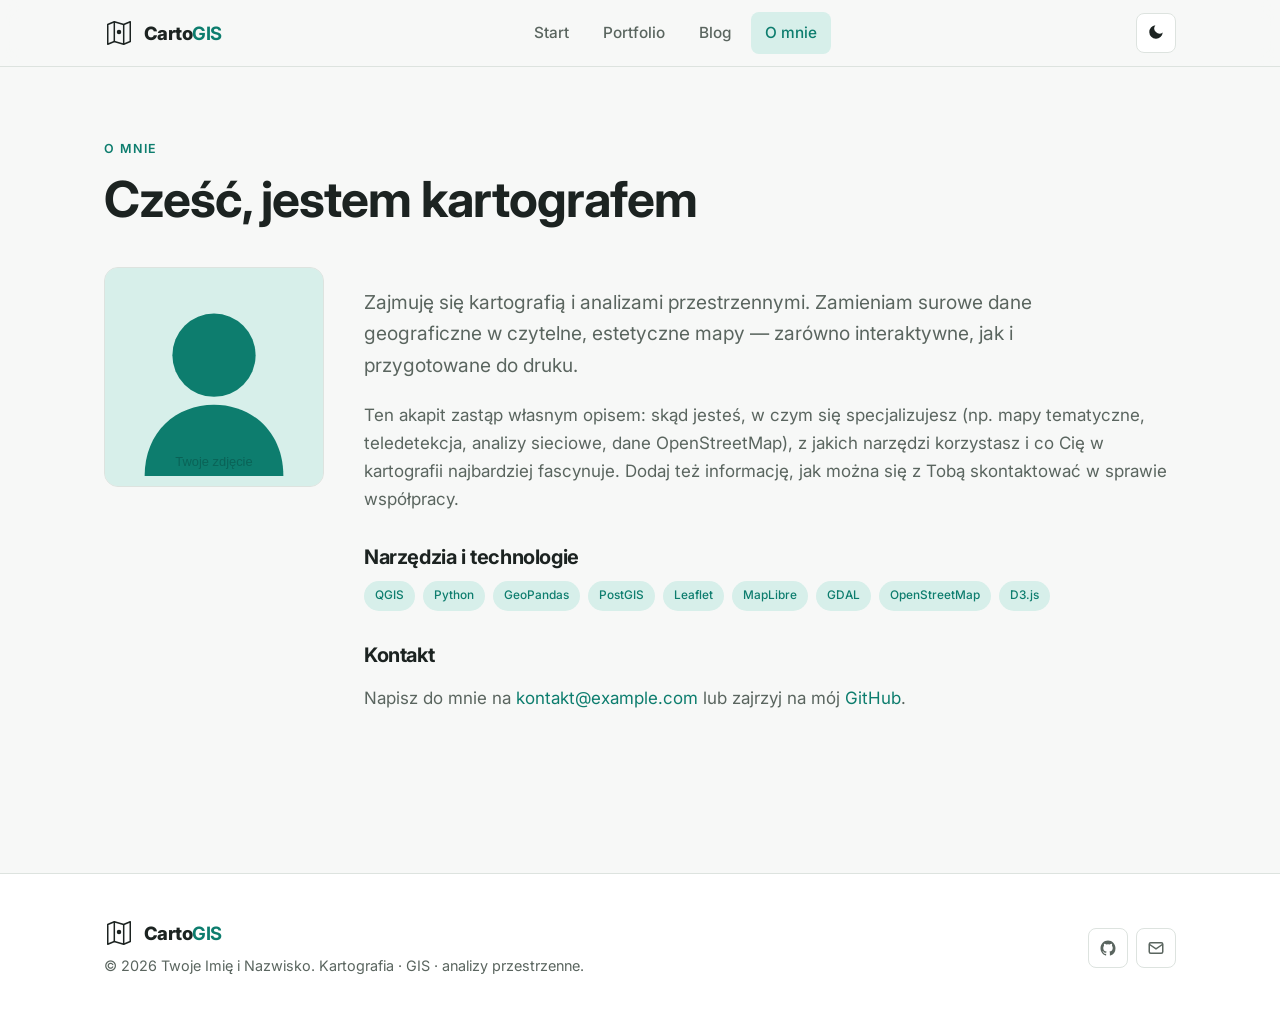
==== about.html @ e5070f63 "Pierwsza wersja strony" ====
<!DOCTYPE html>
<html lang="pl">
<head>
  <meta charset="UTF-8">
  <meta name="viewport" content="width=device-width, initial-scale=1.0">
  <title>O mnie — CartoGIS</title>
  <meta name="description" content="Kim jestem i czym się zajmuję — kartografia, GIS, analizy przestrzenne.">
  <link rel="icon" href="assets/img/favicon.png" type="image/png">
  <link rel="preconnect" href="https://fonts.googleapis.com">
  <link rel="preconnect" href="https://fonts.gstatic.com" crossorigin>
  <link href="https://fonts.googleapis.com/css2?family=Inter:wght@400;500;600;700;800&family=JetBrains+Mono:wght@400;500&display=swap" rel="stylesheet">
  <link rel="stylesheet" href="assets/css/style.css">
</head>
<body data-page="about.html">
  <header id="site-header"></header>

  <section class="section">
    <div class="container">
      <p class="eyebrow">O mnie</p>
      <h1>Cześć, jestem kartografem</h1>
      <div class="about-grid" style="margin-top:2.4rem">
        <img class="about-photo" src="assets/img/placeholder-avatar.svg" alt="Zdjęcie profilowe">
        <div>
          <p class="lead" style="margin-bottom:1.2rem">
            Zajmuję się kartografią i analizami przestrzennymi. Zamieniam surowe dane geograficzne
            w czytelne, estetyczne mapy — zarówno interaktywne, jak i przygotowane do druku.
          </p>
          <p class="muted">
            Ten akapit zastąp własnym opisem: skąd jesteś, w czym się specjalizujesz (np. mapy tematyczne,
            teledetekcja, analizy sieciowe, dane OpenStreetMap), z jakich narzędzi korzystasz i co Cię
            w kartografii najbardziej fascynuje. Dodaj też informację, jak można się z Tobą skontaktować
            w sprawie współpracy.
          </p>

          <h3 style="margin-top:2rem">Narzędzia i technologie</h3>
          <div class="skills">
            <span class="tag tag--accent">QGIS</span>
            <span class="tag tag--accent">Python</span>
            <span class="tag tag--accent">GeoPandas</span>
            <span class="tag tag--accent">PostGIS</span>
            <span class="tag tag--accent">Leaflet</span>
            <span class="tag tag--accent">MapLibre</span>
            <span class="tag tag--accent">GDAL</span>
            <span class="tag tag--accent">OpenStreetMap</span>
            <span class="tag tag--accent">D3.js</span>
          </div>

          <h3 style="margin-top:2rem">Kontakt</h3>
          <p class="muted">
            Napisz do mnie na <a href="mailto:kontakt@example.com">kontakt@example.com</a>
            lub zajrzyj na mój <a href="https://github.com/vrona32" target="_blank" rel="noopener">GitHub</a>.
          </p>
        </div>
      </div>
    </div>
  </section>

  <footer id="site-footer"></footer>

  <script src="assets/js/main.js"></script>
</body>
</html>
---- assets/css/style.css ----
/* ===========================================================
   CartoGIS — arkusz stylów portfolio/bloga kartograficznego
   Motyw jasny/ciemny sterowany zmiennymi CSS + klasą na <html>.
   =========================================================== */

:root {
  /* Paleta — jasny motyw */
  --bg:            #f7f8f7;
  --bg-elevated:   #ffffff;
  --bg-muted:      #eef1ef;
  --text:          #1c2321;
  --text-muted:    #5a655f;
  --border:        #dde3df;
  --accent:        #0d7d6e;   /* teal — nawiązanie do map/hydrografii */
  --accent-hover:  #0a6357;
  --accent-soft:   #d7efea;
  --terrain:       #b7791f;   /* akcent „terenowy" (poziomice) */
  --shadow:        0 1px 3px rgba(20, 40, 35, .08), 0 8px 24px rgba(20, 40, 35, .06);
  --radius:        14px;
  --radius-sm:     8px;
  --maxw:          1120px;
  --font-sans:     "Inter", system-ui, -apple-system, "Segoe UI", Roboto, Helvetica, Arial, sans-serif;
  --font-mono:     "JetBrains Mono", ui-monospace, "SF Mono", Menlo, Consolas, monospace;
}

html.dark {
  --bg:            #10161b;
  --bg-elevated:   #182129;
  --bg-muted:      #1e2830;
  --text:          #e6ecea;
  --text-muted:    #97a5a0;
  --border:        #2a3640;
  --accent:        #2dd4bf;
  --accent-hover:  #5eead4;
  --accent-soft:   #10312d;
  --terrain:       #e0a94a;
  --shadow:        0 1px 3px rgba(0, 0, 0, .4), 0 12px 32px rgba(0, 0, 0, .35);
}

* { box-sizing: border-box; }

html { scroll-behavior: smooth; }

body {
  margin: 0;
  background: var(--bg);
  color: var(--text);
  font-family: var(--font-sans);
  font-size: 17px;
  line-height: 1.65;
  -webkit-font-smoothing: antialiased;
  text-rendering: optimizeLegibility;
  transition: background .25s ease, color .25s ease;
}

img { max-width: 100%; display: block; }

a { color: var(--accent); text-decoration: none; }
a:hover { color: var(--accent-hover); }

h1, h2, h3, h4 { line-height: 1.2; font-weight: 700; letter-spacing: -.02em; }
h1 { font-size: clamp(2rem, 5vw, 3.1rem); margin: 0 0 .4em; }
h2 { font-size: clamp(1.5rem, 3vw, 2.1rem); margin: 0 0 .6em; }
h3 { font-size: 1.25rem; margin: 0 0 .4em; }

.container { max-width: var(--maxw); margin: 0 auto; padding: 0 24px; }
.section   { padding: 72px 0; }
.section--tight { padding: 48px 0; }

.eyebrow {
  text-transform: uppercase;
  letter-spacing: .12em;
  font-size: .78rem;
  font-weight: 600;
  color: var(--accent);
  margin: 0 0 .8em;
}

.muted { color: var(--text-muted); }
.lead  { font-size: 1.2rem; color: var(--text-muted); max-width: 62ch; }

/* ---------- Nagłówek / nawigacja ---------- */
.site-header {
  position: sticky; top: 0; z-index: 50;
  backdrop-filter: saturate(180%) blur(12px);
  background: color-mix(in srgb, var(--bg) 82%, transparent);
  border-bottom: 1px solid var(--border);
}
.nav {
  display: flex; align-items: center; justify-content: space-between;
  height: 66px;
}
.brand {
  display: flex; align-items: center; gap: 10px;
  font-weight: 800; font-size: 1.15rem; color: var(--text); letter-spacing: -.03em;
}
.brand:hover { color: var(--text); }
.brand svg { width: 30px; height: 30px; flex: none; }
.brand b { color: var(--accent); }

.nav-links { display: flex; align-items: center; gap: 6px; }
.nav-links a {
  color: var(--text-muted); font-weight: 500; font-size: .96rem;
  padding: 8px 14px; border-radius: var(--radius-sm);
}
.nav-links a:hover { color: var(--text); background: var(--bg-muted); }
.nav-links a.active { color: var(--accent); background: var(--accent-soft); }

.theme-toggle {
  display: inline-grid; place-items: center;
  width: 40px; height: 40px; margin-left: 6px;
  border: 1px solid var(--border); border-radius: var(--radius-sm);
  background: var(--bg-elevated); color: var(--text); cursor: pointer;
  transition: background .2s, border-color .2s;
}
.theme-toggle:hover { border-color: var(--accent); }
.theme-toggle svg { width: 18px; height: 18px; }
html:not(.dark) .theme-toggle .icon-sun  { display: none; }
html.dark        .theme-toggle .icon-moon { display: none; }

.nav-burger { display: none; }

/* ---------- Hero ---------- */
.hero {
  position: relative; overflow: hidden;
  padding: 96px 0 84px;
  border-bottom: 1px solid var(--border);
}
.hero::before {
  content: ""; position: absolute; inset: 0; z-index: 0;
  background-image:
    linear-gradient(var(--border) 1px, transparent 1px),
    linear-gradient(90deg, var(--border) 1px, transparent 1px);
  background-size: 42px 42px;
  -webkit-mask-image: radial-gradient(ellipse 70% 80% at 70% 20%, #000 20%, transparent 75%);
          mask-image: radial-gradient(ellipse 70% 80% at 70% 20%, #000 20%, transparent 75%);
  opacity: .5;
}
.hero .container { position: relative; z-index: 1; }
.hero .lead { margin-top: 1rem; font-size: 1.3rem; }
.hero-cta { margin-top: 2rem; display: flex; gap: 14px; flex-wrap: wrap; }

/* ---------- Przyciski ---------- */
.btn {
  display: inline-flex; align-items: center; gap: 8px;
  padding: 12px 22px; border-radius: var(--radius-sm);
  font-weight: 600; font-size: .98rem; cursor: pointer;
  border: 1px solid transparent; transition: transform .12s, background .2s, border-color .2s;
}
.btn:active { transform: translateY(1px); }
.btn--primary { background: var(--accent); color: #fff; }
.btn--primary:hover { background: var(--accent-hover); color: #fff; }
.btn--ghost { background: transparent; color: var(--text); border-color: var(--border); }
.btn--ghost:hover { border-color: var(--accent); color: var(--accent); }

/* ---------- Siatka kart ---------- */
.grid {
  display: grid; gap: 26px;
  grid-template-columns: repeat(auto-fill, minmax(320px, 1fr));
}
.grid--2 { grid-template-columns: repeat(auto-fill, minmax(340px, 1fr)); }

.card {
  background: var(--bg-elevated);
  border: 1px solid var(--border);
  border-radius: var(--radius);
  overflow: hidden;
  display: flex; flex-direction: column;
  transition: transform .18s ease, box-shadow .18s ease, border-color .18s ease;
}
.card:hover { transform: translateY(-4px); box-shadow: var(--shadow); border-color: color-mix(in srgb, var(--accent) 40%, var(--border)); }
.card__media { aspect-ratio: 16 / 10; background: var(--bg-muted); overflow: hidden; position: relative; }
.card__media img { width: 100%; height: 100%; object-fit: cover; transition: transform .4s ease; }
.card:hover .card__media img { transform: scale(1.05); }
.card__badge {
  position: absolute; top: 12px; left: 12px;
  background: color-mix(in srgb, var(--bg-elevated) 88%, transparent);
  backdrop-filter: blur(6px);
  color: var(--text); font-size: .72rem; font-weight: 600;
  padding: 5px 10px; border-radius: 999px; border: 1px solid var(--border);
}
.card__body { padding: 20px 22px 24px; display: flex; flex-direction: column; flex: 1; }
.card__title { font-size: 1.2rem; margin: 0 0 .35em; }
.card__title a { color: var(--text); }
.card__title a:hover { color: var(--accent); }
.card__desc { color: var(--text-muted); font-size: .96rem; margin: 0 0 1em; flex: 1; }
.card__meta { display: flex; align-items: center; gap: 10px; font-size: .82rem; color: var(--text-muted); }

.tags { display: flex; flex-wrap: wrap; gap: 7px; margin-top: 4px; }
.tag {
  font-size: .74rem; font-weight: 500;
  padding: 4px 10px; border-radius: 999px;
  background: var(--bg-muted); color: var(--text-muted);
  border: 1px solid var(--border);
}
.tag--accent { background: var(--accent-soft); color: var(--accent); border-color: transparent; }

/* ---------- Filtry ---------- */
.filters { display: flex; flex-wrap: wrap; gap: 8px; margin: 8px 0 32px; }
.filter-btn {
  padding: 7px 16px; border-radius: 999px; cursor: pointer;
  border: 1px solid var(--border); background: var(--bg-elevated);
  color: var(--text-muted); font-weight: 500; font-size: .9rem;
  transition: all .18s;
}
.filter-btn:hover { color: var(--text); border-color: var(--accent); }
.filter-btn.active { background: var(--accent); color: #fff; border-color: var(--accent); }

/* ---------- Artykuł / treść wpisu i projektu ---------- */
.article { max-width: 760px; margin: 0 auto; }
.article-header { padding: 56px 0 8px; }
.article-header .container { max-width: 820px; }
.article-body { font-size: 1.08rem; }
.article-body > * { max-width: 760px; margin-left: auto; margin-right: auto; }
.article-body p { margin: 0 0 1.3em; }
.article-body h2 { margin-top: 2em; }
.article-body h3 { margin-top: 1.6em; }
.article-body img,
.article-body .map,
.article-body figure { max-width: 900px; }
.article-body figure { margin: 2em auto; }
.article-body figcaption { font-size: .88rem; color: var(--text-muted); text-align: center; margin-top: .7em; }
.article-body blockquote {
  border-left: 3px solid var(--accent); margin: 1.6em auto; padding: .2em 1.2em;
  color: var(--text-muted); font-style: italic;
}
.article-body code {
  font-family: var(--font-mono); font-size: .88em;
  background: var(--bg-muted); padding: .15em .4em; border-radius: 5px;
}
.article-body pre {
  background: var(--bg-muted); border: 1px solid var(--border);
  border-radius: var(--radius-sm); padding: 18px; overflow-x: auto; font-size: .9rem;
}
.article-body pre code { background: none; padding: 0; }

.post-meta { display: flex; gap: 14px; align-items: center; color: var(--text-muted); font-size: .92rem; margin: 1em 0; }
.post-meta time { font-variant-numeric: tabular-nums; }

.back-link { display: inline-flex; align-items: center; gap: 6px; font-size: .92rem; font-weight: 500; margin-bottom: 8px; }

/* ---------- Mapa (Leaflet) ---------- */
.map {
  height: 460px; width: 100%;
  border: 1px solid var(--border); border-radius: var(--radius);
  overflow: hidden; margin: 2em auto; background: var(--bg-muted);
}
.leaflet-container { font-family: var(--font-sans); background: var(--bg-muted); }

/* ---------- Sekcja „O mnie" ---------- */
.about-grid { display: grid; grid-template-columns: 220px 1fr; gap: 40px; align-items: start; }
.about-photo {
  width: 220px; height: 220px; border-radius: var(--radius); object-fit: cover;
  border: 1px solid var(--border); background: var(--bg-muted);
}
.skills { display: flex; flex-wrap: wrap; gap: 8px; margin-top: 12px; }

/* ---------- Stopka ---------- */
.site-footer {
  border-top: 1px solid var(--border);
  background: var(--bg-elevated);
  padding: 44px 0;
  margin-top: 72px;
}
.footer-inner { display: flex; justify-content: space-between; gap: 24px; flex-wrap: wrap; align-items: center; }
.footer-social { display: flex; gap: 8px; }
.footer-social a {
  display: inline-grid; place-items: center; width: 40px; height: 40px;
  border: 1px solid var(--border); border-radius: var(--radius-sm); color: var(--text-muted);
  transition: all .18s;
}
.footer-social a:hover { color: var(--accent); border-color: var(--accent); }
.footer-social svg { width: 18px; height: 18px; }

/* ---------- Stan pusty ---------- */
.empty { text-align: center; padding: 60px 20px; color: var(--text-muted); }

/* ---------- Responsywność ---------- */
@media (max-width: 720px) {
  body { font-size: 16px; }
  .nav-links {
    position: fixed; inset: 66px 0 auto 0;
    flex-direction: column; align-items: stretch; gap: 2px;
    background: var(--bg-elevated); border-bottom: 1px solid var(--border);
    padding: 12px 16px 20px; transform: translateY(-120%);
    transition: transform .25s ease; box-shadow: var(--shadow);
  }
  .nav-links.open { transform: translateY(0); }
  .nav-links a { padding: 12px 14px; }
  .theme-toggle { position: absolute; right: 64px; top: 13px; margin: 0; }
  .nav-burger {
    display: inline-grid; place-items: center; width: 40px; height: 40px;
    border: 1px solid var(--border); border-radius: var(--radius-sm);
    background: var(--bg-elevated); color: var(--text); cursor: pointer;
  }
  .nav-burger svg { width: 20px; height: 20px; }
  .about-grid { grid-template-columns: 1fr; }
  .about-photo { width: 160px; height: 160px; }
  .section { padding: 52px 0; }
  .hero { padding: 64px 0 56px; }
}

@media (prefers-reduced-motion: reduce) {
  * { transition: none !important; animation: none !important; scroll-behavior: auto; }
}
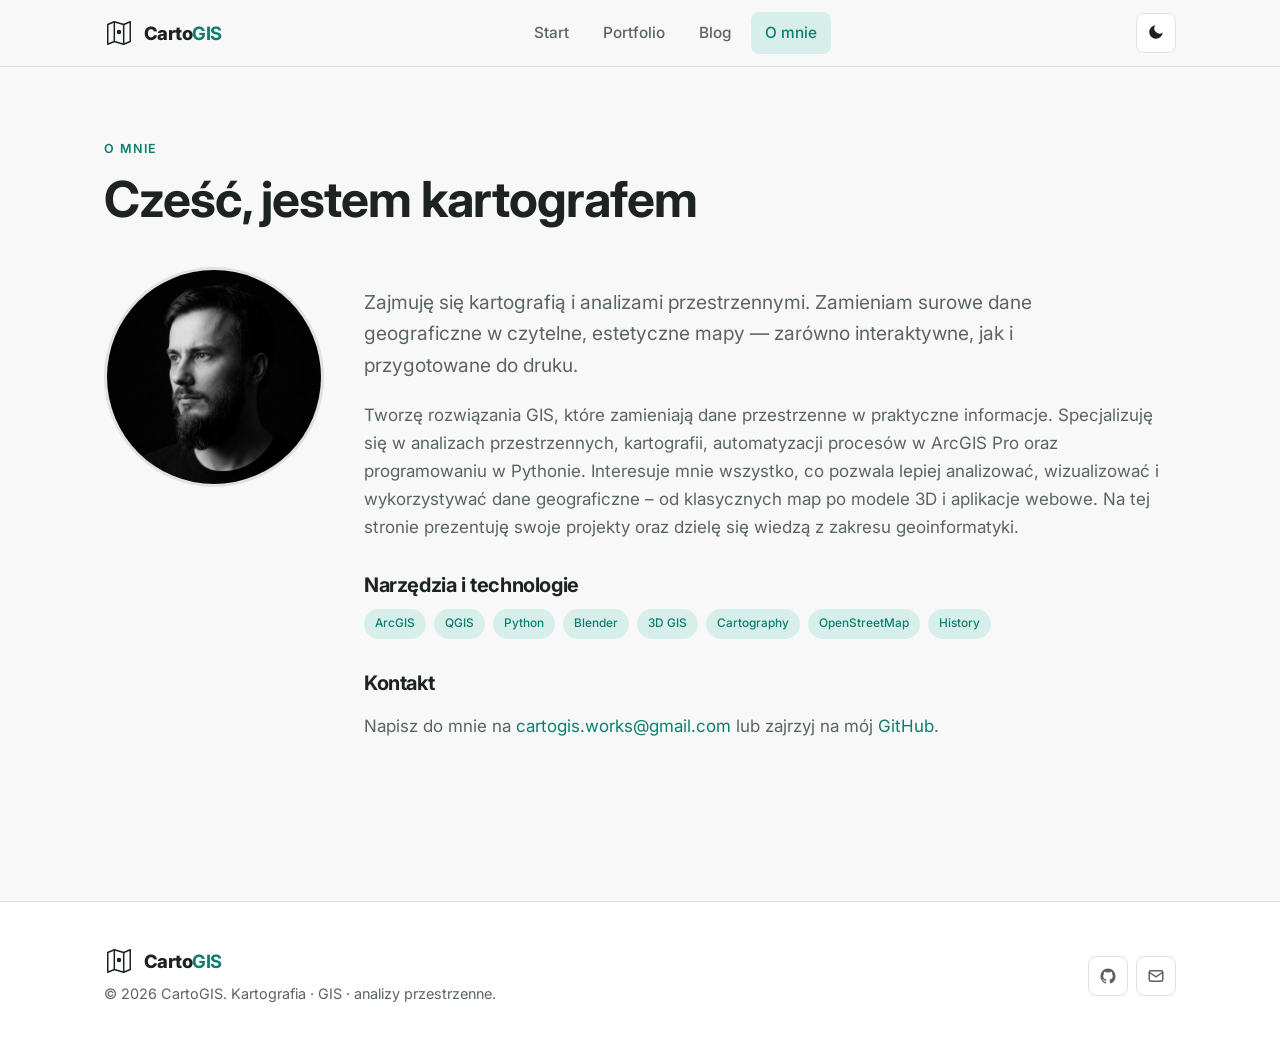
==== commit c93fc03c: "Przyjazne komunikaty dla pustych sekcji + avatar" ====
--- a/about.html
+++ b/about.html
@@ -19,35 +19,31 @@
       <p class="eyebrow">O mnie</p>
       <h1>Cześć, jestem kartografem</h1>
       <div class="about-grid" style="margin-top:2.4rem">
-        <img class="about-photo" src="assets/img/placeholder-avatar.svg" alt="Zdjęcie profilowe">
+        <img class="about-photo" src="assets/img/avatar.png" alt="Zdjęcie profilowe">
         <div>
           <p class="lead" style="margin-bottom:1.2rem">
             Zajmuję się kartografią i analizami przestrzennymi. Zamieniam surowe dane geograficzne
             w czytelne, estetyczne mapy — zarówno interaktywne, jak i przygotowane do druku.
           </p>
           <p class="muted">
-            Ten akapit zastąp własnym opisem: skąd jesteś, w czym się specjalizujesz (np. mapy tematyczne,
-            teledetekcja, analizy sieciowe, dane OpenStreetMap), z jakich narzędzi korzystasz i co Cię
-            w kartografii najbardziej fascynuje. Dodaj też informację, jak można się z Tobą skontaktować
-            w sprawie współpracy.
+            Tworzę rozwiązania GIS, które zamieniają dane przestrzenne w praktyczne informacje. Specjalizuję się w analizach przestrzennych, kartografii, automatyzacji procesów w ArcGIS Pro oraz programowaniu w Pythonie. Interesuje mnie wszystko, co pozwala lepiej analizować, wizualizować i wykorzystywać dane geograficzne – od klasycznych map po modele 3D i aplikacje webowe. Na tej stronie prezentuję swoje projekty oraz dzielę się wiedzą z zakresu geoinformatyki.
           </p>
 
           <h3 style="margin-top:2rem">Narzędzia i technologie</h3>
           <div class="skills">
+            <span class="tag tag--accent">ArcGIS</span>
             <span class="tag tag--accent">QGIS</span>
             <span class="tag tag--accent">Python</span>
-            <span class="tag tag--accent">GeoPandas</span>
-            <span class="tag tag--accent">PostGIS</span>
-            <span class="tag tag--accent">Leaflet</span>
-            <span class="tag tag--accent">MapLibre</span>
-            <span class="tag tag--accent">GDAL</span>
+            <span class="tag tag--accent">Blender</span>
+            <span class="tag tag--accent">3D GIS</span>
+            <span class="tag tag--accent">Cartography</span>
             <span class="tag tag--accent">OpenStreetMap</span>
-            <span class="tag tag--accent">D3.js</span>
+            <span class="tag tag--accent">History</span>
           </div>
 
           <h3 style="margin-top:2rem">Kontakt</h3>
           <p class="muted">
-            Napisz do mnie na <a href="mailto:kontakt@example.com">kontakt@example.com</a>
+            Napisz do mnie na <a href="mailto:cartogis.works@gmail.com">cartogis.works@gmail.com</a>
             lub zajrzyj na mój <a href="https://github.com/vrona32" target="_blank" rel="noopener">GitHub</a>.
           </p>
         </div>
--- a/assets/css/style.css
+++ b/assets/css/style.css
@@ -250,8 +250,8 @@
 /* ---------- Sekcja „O mnie" ---------- */
 .about-grid { display: grid; grid-template-columns: 220px 1fr; gap: 40px; align-items: start; }
 .about-photo {
-  width: 220px; height: 220px; border-radius: var(--radius); object-fit: cover;
-  border: 1px solid var(--border); background: var(--bg-muted);
+  width: 220px; height: 220px; border-radius: 50%; object-fit: cover;
+  border: 3px solid var(--border); background: var(--bg-muted);
 }
 .skills { display: flex; flex-wrap: wrap; gap: 8px; margin-top: 12px; }
 
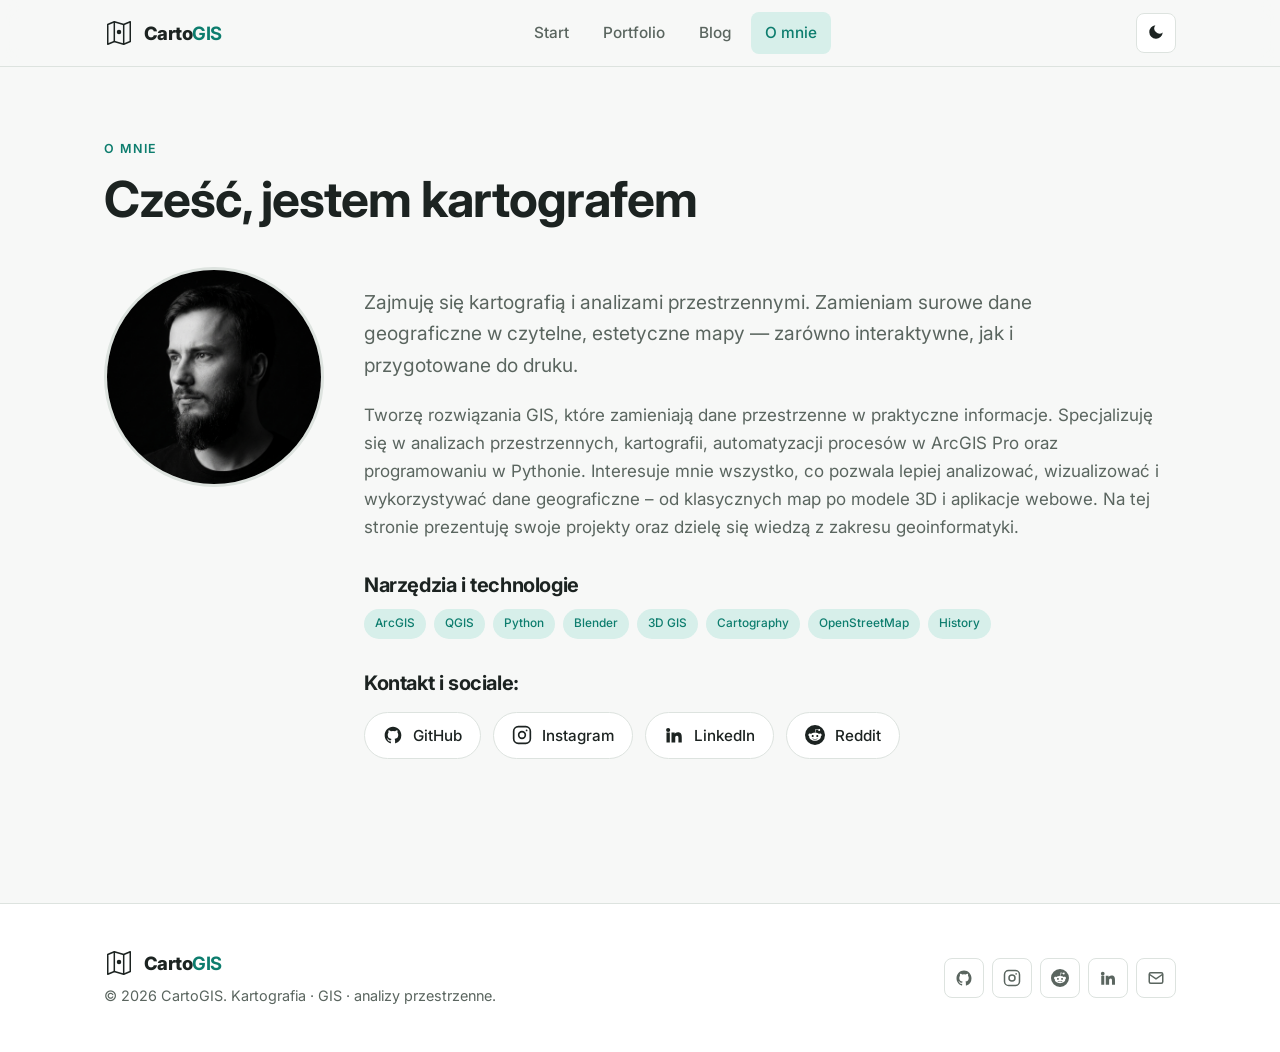
==== commit bdf70cc4: "Sociale" ====
--- a/about.html
+++ b/about.html
@@ -41,11 +41,9 @@
             <span class="tag tag--accent">History</span>
           </div>
 
-          <h3 style="margin-top:2rem">Kontakt</h3>
-          <p class="muted">
-            Napisz do mnie na <a href="mailto:cartogis.works@gmail.com">cartogis.works@gmail.com</a>
-            lub zajrzyj na mój <a href="https://github.com/vrona32" target="_blank" rel="noopener">GitHub</a>.
-          </p>
+          <h3 style="margin-top:2rem">Kontakt i sociale:</h3>
+          <p class="muted" style="margin-bottom:.6rem"></p>
+          <div id="contact-links" class="contact-links"></div>
         </div>
       </div>
     </div>
--- a/assets/css/style.css
+++ b/assets/css/style.css
@@ -254,6 +254,17 @@
   border: 3px solid var(--border); background: var(--bg-muted);
 }
 .skills { display: flex; flex-wrap: wrap; gap: 8px; margin-top: 12px; }
+
+.contact-links { display: flex; flex-wrap: wrap; gap: 12px; margin-top: 4px; }
+.contact-link {
+  display: inline-flex; align-items: center; gap: 10px;
+  padding: 10px 18px; border-radius: 999px;
+  border: 1px solid var(--border); background: var(--bg-elevated);
+  color: var(--text); font-weight: 500; font-size: .95rem;
+  transition: border-color .18s, color .18s, background .18s, transform .12s;
+}
+.contact-link:hover { border-color: var(--accent); color: var(--accent); transform: translateY(-2px); }
+.contact-link svg { width: 20px; height: 20px; flex: none; }
 
 /* ---------- Stopka ---------- */
 .site-footer {
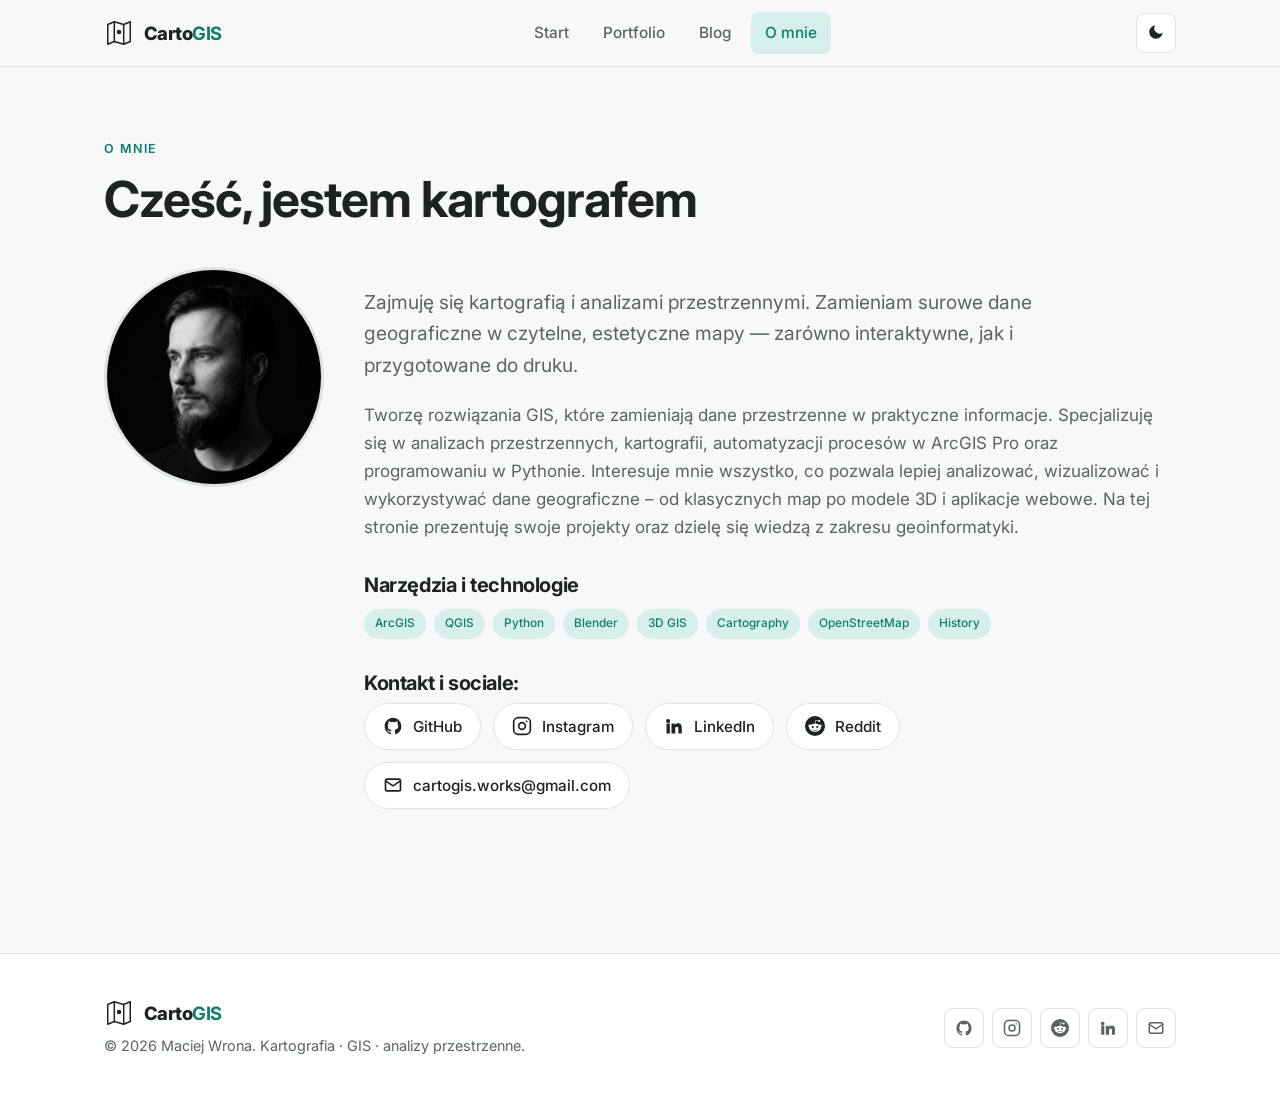
==== commit 5456c3e3: "Poprawki po przeglądzie: motyw bez mignięcia, SEO, dostępność, avatar, sitemap - motyw ciemny ustawi" ====
--- a/about.html
+++ b/about.html
@@ -3,23 +3,82 @@
 <head>
   <meta charset="UTF-8">
   <meta name="viewport" content="width=device-width, initial-scale=1.0">
+  <!-- Motyw ustawiany przed renderem (bez mignięcia jasnego tła) -->
+  <script>
+    (function () {
+      var t = null; try { t = localStorage.getItem("theme"); } catch (e) {}
+      if (t === "dark" || (!t && window.matchMedia("(prefers-color-scheme: dark)").matches))
+        document.documentElement.classList.add("dark");
+    })();
+  </script>
   <title>O mnie — CartoGIS</title>
   <meta name="description" content="Kim jestem i czym się zajmuję — kartografia, GIS, analizy przestrzenne.">
-  <link rel="icon" href="assets/img/favicon.png" type="image/png">
+  <link rel="canonical" href="https://cartogis.pl/about.html">
+
+  <!-- Open Graph -->
+  <meta property="og:type" content="website">
+  <meta property="og:site_name" content="CartoGIS">
+  <meta property="og:locale" content="pl_PL">
+  <meta property="og:url" content="https://cartogis.pl/about.html">
+  <meta property="og:title" content="O mnie — CartoGIS">
+  <meta property="og:description" content="Kim jestem i czym się zajmuję — kartografia, GIS, analizy przestrzenne.">
+  <meta property="og:image" content="https://cartogis.pl/assets/img/og-image.jpg">
+  <meta property="og:image:type" content="image/jpeg">
+  <meta property="og:image:width" content="1200">
+  <meta property="og:image:height" content="634">
+  <!-- Twitter Card -->
+  <meta name="twitter:card" content="summary_large_image">
+  <meta name="twitter:title" content="O mnie — CartoGIS">
+  <meta name="twitter:description" content="Kim jestem i czym się zajmuję — kartografia, GIS, analizy przestrzenne.">
+  <meta name="twitter:image" content="https://cartogis.pl/assets/img/og-image.jpg">
+
+  <link rel="icon" type="image/png" sizes="16x16" href="/assets/img/favicon-16.png">
+  <link rel="icon" type="image/png" sizes="32x32" href="/assets/img/favicon-32.png">
+  <link rel="icon" type="image/png" sizes="192x192" href="/assets/img/favicon-192.png">
+  <link rel="apple-touch-icon" href="/assets/img/apple-touch-icon.png">
   <link rel="preconnect" href="https://fonts.googleapis.com">
   <link rel="preconnect" href="https://fonts.gstatic.com" crossorigin>
   <link href="https://fonts.googleapis.com/css2?family=Inter:wght@400;500;600;700;800&family=JetBrains+Mono:wght@400;500&display=swap" rel="stylesheet">
   <link rel="stylesheet" href="assets/css/style.css">
+
+  <!-- Dane strukturalne (schema.org) -->
+  <script type="application/ld+json">
+  {
+    "@context": "https://schema.org",
+    "@type": "Person",
+    "name": "Maciej Wrona",
+    "url": "https://cartogis.pl/about.html",
+    "jobTitle": "Kartograf / specjalista GIS",
+    "image": "https://cartogis.pl/assets/img/avatar.jpg",
+    "sameAs": [
+      "https://github.com/vrona32",
+      "https://www.instagram.com/cartogis/",
+      "https://www.linkedin.com/in/maciekwrona/",
+      "https://www.reddit.com/user/Vroni_Zyris/"
+    ]
+  }
+  </script>
 </head>
 <body data-page="about.html">
-  <header id="site-header"></header>
+  <header id="site-header" class="site-header">
+    <!-- Statyczna nawigacja dla robotów i przeglądarek bez JS; main.js ją podmienia -->
+    <div class="container nav">
+      <a class="brand" href="index.html"><span>Carto<b>GIS</b></span></a>
+      <nav class="nav-links">
+        <a href="index.html">Start</a>
+        <a href="portfolio.html">Portfolio</a>
+        <a href="blog.html">Blog</a>
+        <a href="about.html">O mnie</a>
+      </nav>
+    </div>
+  </header>
 
   <section class="section">
     <div class="container">
       <p class="eyebrow">O mnie</p>
       <h1>Cześć, jestem kartografem</h1>
       <div class="about-grid" style="margin-top:2.4rem">
-        <img class="about-photo" src="assets/img/avatar.png" alt="Zdjęcie profilowe">
+        <img class="about-photo" src="assets/img/avatar.jpg" width="220" height="220" alt="Maciej Wrona — zdjęcie profilowe">
         <div>
           <p class="lead" style="margin-bottom:1.2rem">
             Zajmuję się kartografią i analizami przestrzennymi. Zamieniam surowe dane geograficzne
@@ -42,14 +101,17 @@
           </div>
 
           <h3 style="margin-top:2rem">Kontakt i sociale:</h3>
-          <p class="muted" style="margin-bottom:.6rem"></p>
           <div id="contact-links" class="contact-links"></div>
         </div>
       </div>
     </div>
   </section>
 
-  <footer id="site-footer"></footer>
+  <footer id="site-footer" class="site-footer">
+    <div class="container footer-inner">
+      <div class="muted" style="font-size:.9rem">© Maciej Wrona. Kartografia · GIS · analizy przestrzenne.</div>
+    </div>
+  </footer>
 
   <script src="assets/js/main.js"></script>
 </body>
